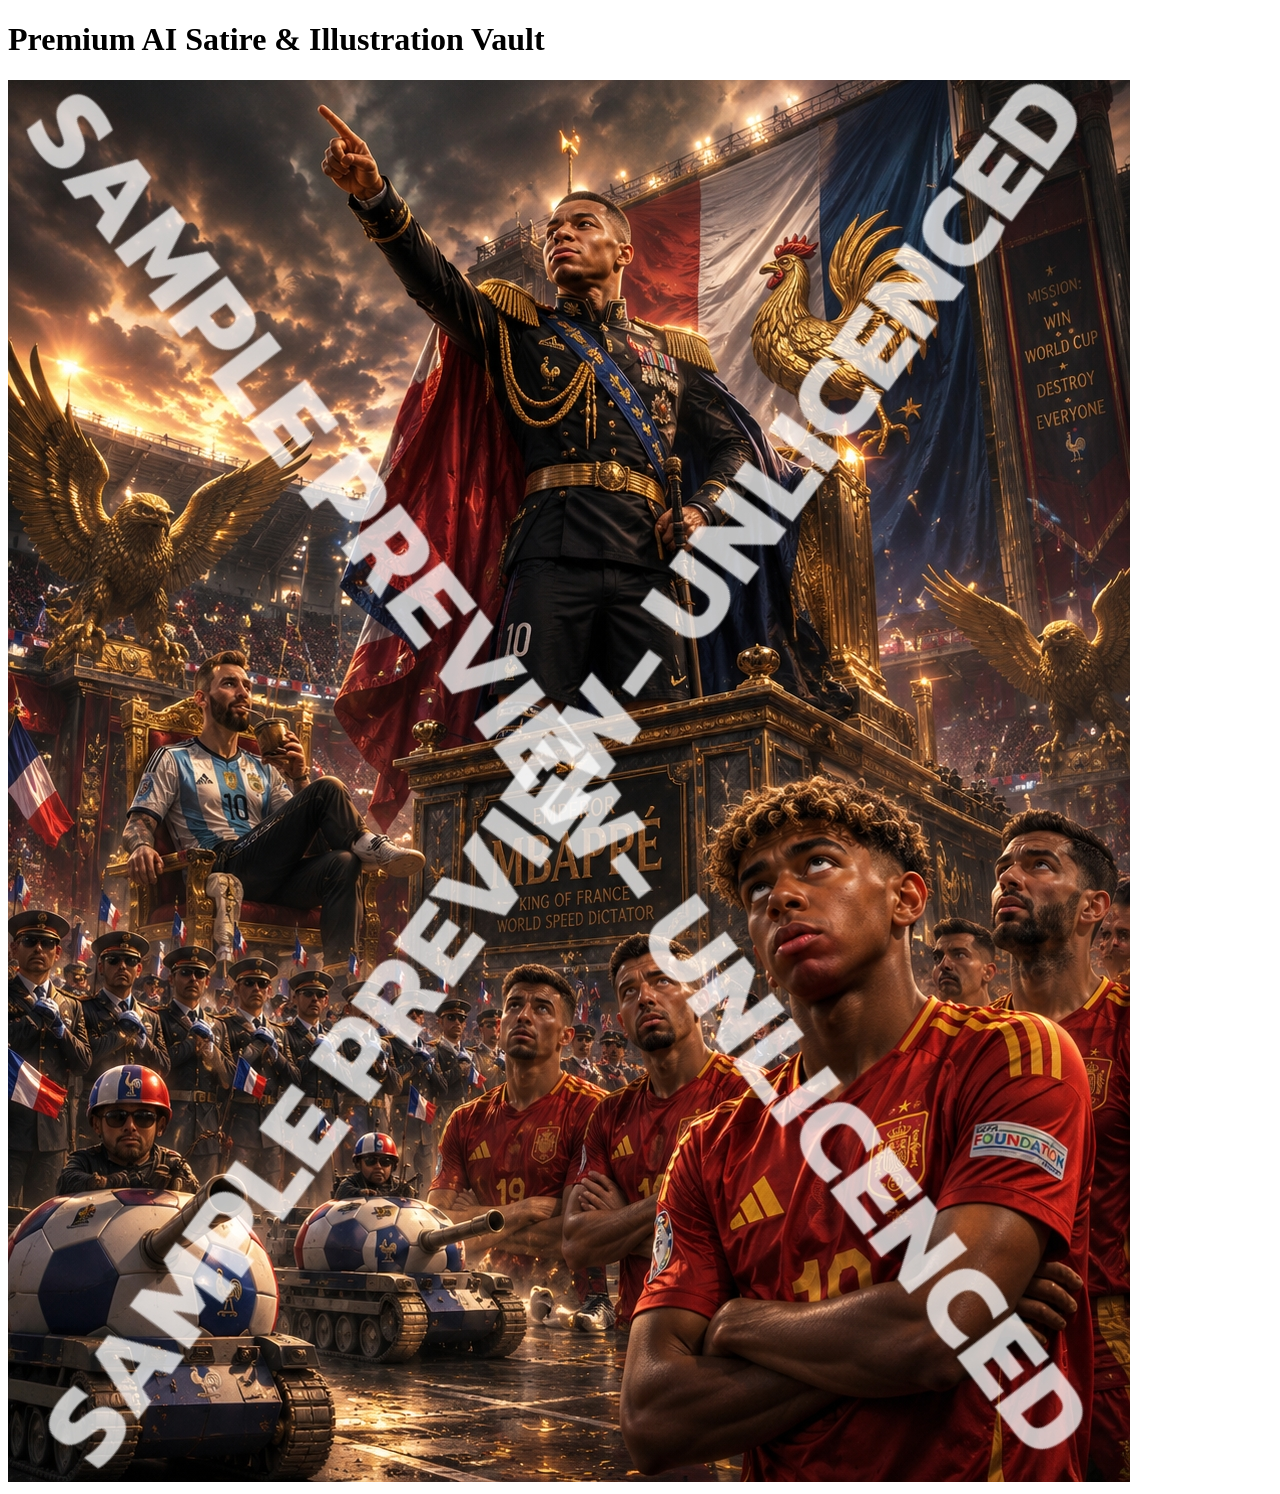
==== index.html @ c915c620 "Rename index (2).html to index.html" ====
<!DOCTYPE html>
<html lang="en">
<head>
    <meta charset="UTF-8">
    <meta name="viewport" content="width=device-width, initial-scale=1.0">
    <title>Premium AI Asset Vault</title>
    <link rel="stylesheet" href="style.css">
</head>
<body>

    <div class="content">
        <h1>Premium AI Satire & Illustration Vault</h1>
        
        <!-- The image container with an invisible protective top layer shield -->
        <div class="image-container">
            <div class="image-shield"></div>
            <img src="preview.jpg" alt="Premium Artwork Sample Preview">
        </div>
    </div>

    <!-- The Payment Box will load cleanly below the image without blurring it -->
    <div id="paywall"></div>

    <script src="script.js"></script>

</body>
</html>
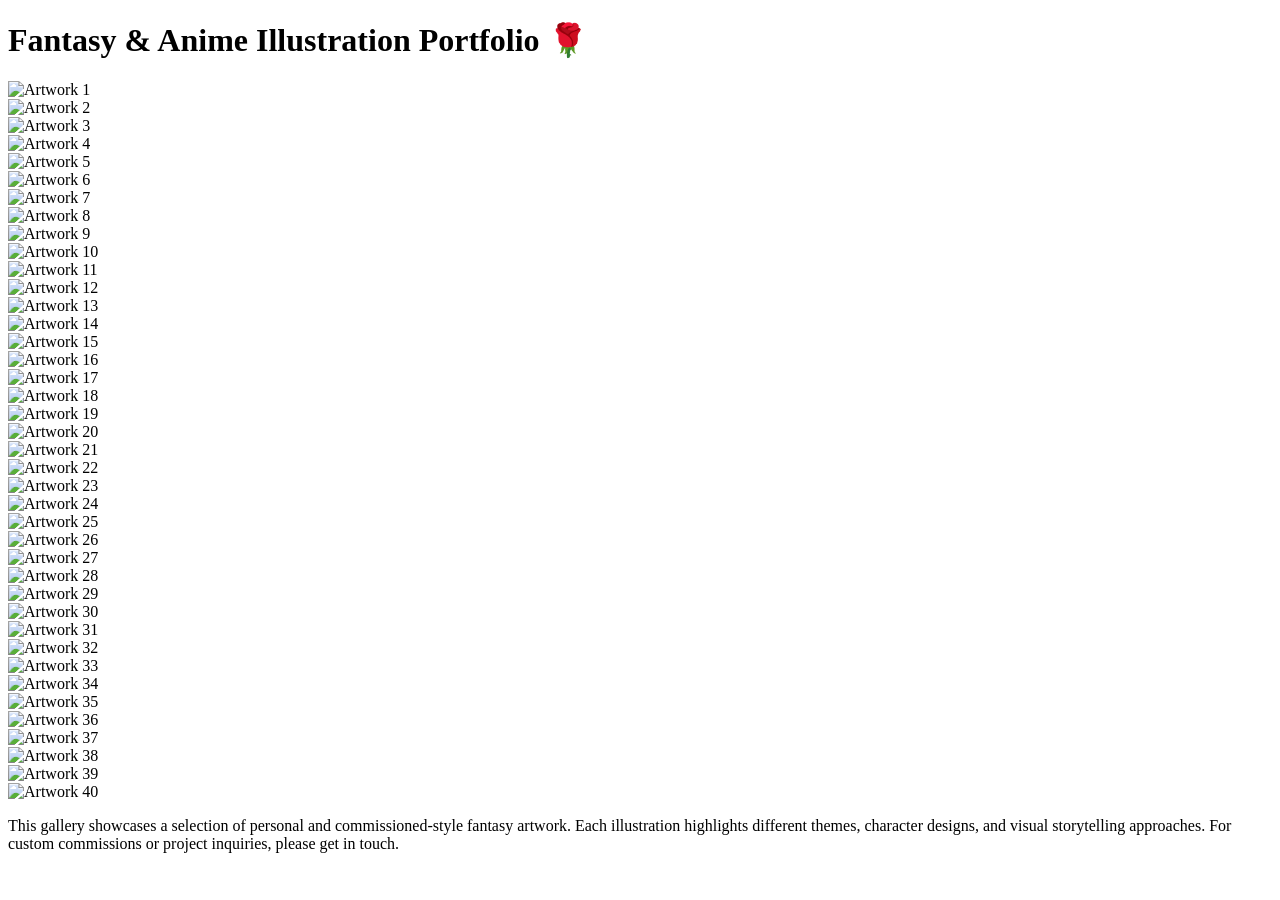
==== commit aac76771: "Rename index (3).html to index.html" ====
--- a/index.html
+++ b/index.html
@@ -6,22 +6,225 @@
     <title>Premium AI Asset Vault</title>
     <link rel="stylesheet" href="style.css">
 </head>
+
 <body>
 
-    <div class="content">
-        <h1>Premium AI Satire & Illustration Vault</h1>
-        
-        <!-- The image container with an invisible protective top layer shield -->
-        <div class="image-container">
-            <div class="image-shield"></div>
-            <img src="preview.jpg" alt="Premium Artwork Sample Preview">
-        </div>
+<div class="content">
+
+    <h1>Fantasy & Anime Illustration Portfolio 🌹</h1>
+
+    <div class="portfolio-grid">
+
+        <div class="image-container">
+            <div class="image-shield"></div>
+            <img src="images/preview1.jpg" alt="Artwork 1">
+        </div>
+
+        <div class="image-container">
+            <div class="image-shield"></div>
+            <img src="images/preview2.jpg" alt="Artwork 2">
+        </div>
+
+        <div class="image-container">
+            <div class="image-shield"></div>
+            <img src="images/preview3.jpg" alt="Artwork 3">
+        </div>
+
+        <div class="image-container">
+            <div class="image-shield"></div>
+            <img src="images/preview4.jpg" alt="Artwork 4">
+        </div>
+
+        <div class="image-container">
+            <div class="image-shield"></div>
+            <img src="images/preview5.jpg" alt="Artwork 5">
+        </div>
+
+        <div class="image-container">
+            <div class="image-shield"></div>
+            <img src="images/preview6.jpg" alt="Artwork 6">
+        </div>
+
+        <div class="image-container">
+            <div class="image-shield"></div>
+            <img src="images/preview7.jpg" alt="Artwork 7">
+        </div>
+
+        <div class="image-container">
+            <div class="image-shield"></div>
+            <img src="images/preview8.jpg" alt="Artwork 8">
+        </div>
+
+        <div class="image-container">
+            <div class="image-shield"></div>
+            <img src="images/preview9.jpg" alt="Artwork 9">
+        </div>
+
+        <div class="image-container">
+            <div class="image-shield"></div>
+            <img src="images/preview10.jpg" alt="Artwork 10">
+        </div>
+
+        <div class="image-container">
+            <div class="image-shield"></div>
+            <img src="images/preview11.jpg" alt="Artwork 11">
+        </div>
+
+        <div class="image-container">
+            <div class="image-shield"></div>
+            <img src="images/preview12.jpg" alt="Artwork 12">
+        </div>
+
+        <div class="image-container">
+            <div class="image-shield"></div>
+            <img src="images/preview13.jpg" alt="Artwork 13">
+        </div>
+
+        <div class="image-container">
+            <div class="image-shield"></div>
+            <img src="images/preview14.jpg" alt="Artwork 14">
+        </div>
+
+        <div class="image-container">
+            <div class="image-shield"></div>
+            <img src="images/preview15.jpg" alt="Artwork 15">
+        </div>
+
+        <div class="image-container">
+            <div class="image-shield"></div>
+            <img src="images/preview16.jpg" alt="Artwork 16">
+        </div>
+
+        <div class="image-container">
+            <div class="image-shield"></div>
+            <img src="images/preview17.jpg" alt="Artwork 17">
+        </div>
+
+        <div class="image-container">
+            <div class="image-shield"></div>
+            <img src="images/preview18.jpg" alt="Artwork 18">
+        </div>
+
+        <div class="image-container">
+            <div class="image-shield"></div>
+            <img src="images/preview19.jpg" alt="Artwork 19">
+        </div>
+
+        <div class="image-container">
+            <div class="image-shield"></div>
+            <img src="images/preview20.jpg" alt="Artwork 20">
+        </div>
+<div class="image-container">
+    <div class="image-shield"></div>
+    <img src="images/preview21.jpg" alt="Artwork 21">
+</div>
+
+<div class="image-container">
+    <div class="image-shield"></div>
+    <img src="images/preview22.jpg" alt="Artwork 22">
+</div>
+
+<div class="image-container">
+    <div class="image-shield"></div>
+    <img src="images/preview23.jpg" alt="Artwork 23">
+</div>
+
+<div class="image-container">
+    <div class="image-shield"></div>
+    <img src="images/preview24.jpg" alt="Artwork 24">
+</div>
+
+<div class="image-container">
+    <div class="image-shield"></div>
+    <img src="images/preview25.jpg" alt="Artwork 25">
+</div>
+
+<div class="image-container">
+    <div class="image-shield"></div>
+    <img src="images/preview26.jpg" alt="Artwork 26">
+</div>
+
+<div class="image-container">
+    <div class="image-shield"></div>
+    <img src="images/preview27.jpg" alt="Artwork 27">
+</div>
+
+<div class="image-container">
+    <div class="image-shield"></div>
+    <img src="images/preview28.jpg" alt="Artwork 28">
+</div>
+
+<div class="image-container">
+    <div class="image-shield"></div>
+    <img src="images/preview29.jpg" alt="Artwork 29">
+</div>
+
+<div class="image-container">
+    <div class="image-shield"></div>
+    <img src="images/preview30.jpg" alt="Artwork 30">
+</div>
+
+<div class="image-container">
+    <div class="image-shield"></div>
+    <img src="images/preview31.jpg" alt="Artwork 31">
+</div>
+
+<div class="image-container">
+    <div class="image-shield"></div>
+    <img src="images/preview32.jpg" alt="Artwork 32">
+</div>
+
+<div class="image-container">
+    <div class="image-shield"></div>
+    <img src="images/preview33.jpg" alt="Artwork 33">
+</div>
+
+<div class="image-container">
+    <div class="image-shield"></div>
+    <img src="images/preview34.jpg" alt="Artwork 34">
+</div>
+
+<div class="image-container">
+    <div class="image-shield"></div>
+    <img src="images/preview35.jpg" alt="Artwork 35">
+</div>
+
+<div class="image-container">
+    <div class="image-shield"></div>
+    <img src="images/preview36.jpg" alt="Artwork 36">
+</div>
+
+<div class="image-container">
+    <div class="image-shield"></div>
+    <img src="images/preview37.jpg" alt="Artwork 37">
+</div>
+
+<div class="image-container">
+    <div class="image-shield"></div>
+    <img src="images/preview38.jpg" alt="Artwork 38">
+</div>
+
+<div class="image-container">
+    <div class="image-shield"></div>
+    <img src="images/preview39.jpg" alt="Artwork 39">
+</div>
+
+<div class="image-container">
+    <div class="image-shield"></div>
+    <img src="images/preview40.jpg" alt="Artwork 40">
+</div>
     </div>
-
-    <!-- The Payment Box will load cleanly below the image without blurring it -->
-    <div id="paywall"></div>
-
-    <script src="script.js"></script>
+<p>
+This gallery showcases a selection of personal and commissioned-style fantasy artwork.
+Each illustration highlights different themes, character designs, and visual storytelling approaches.
+For custom commissions or project inquiries, please get in touch.
+</p>
+    
+</div>
+
+<div id="paywall"></div>
+
+<script src="script.js"></script>
 
 </body>
 </html>
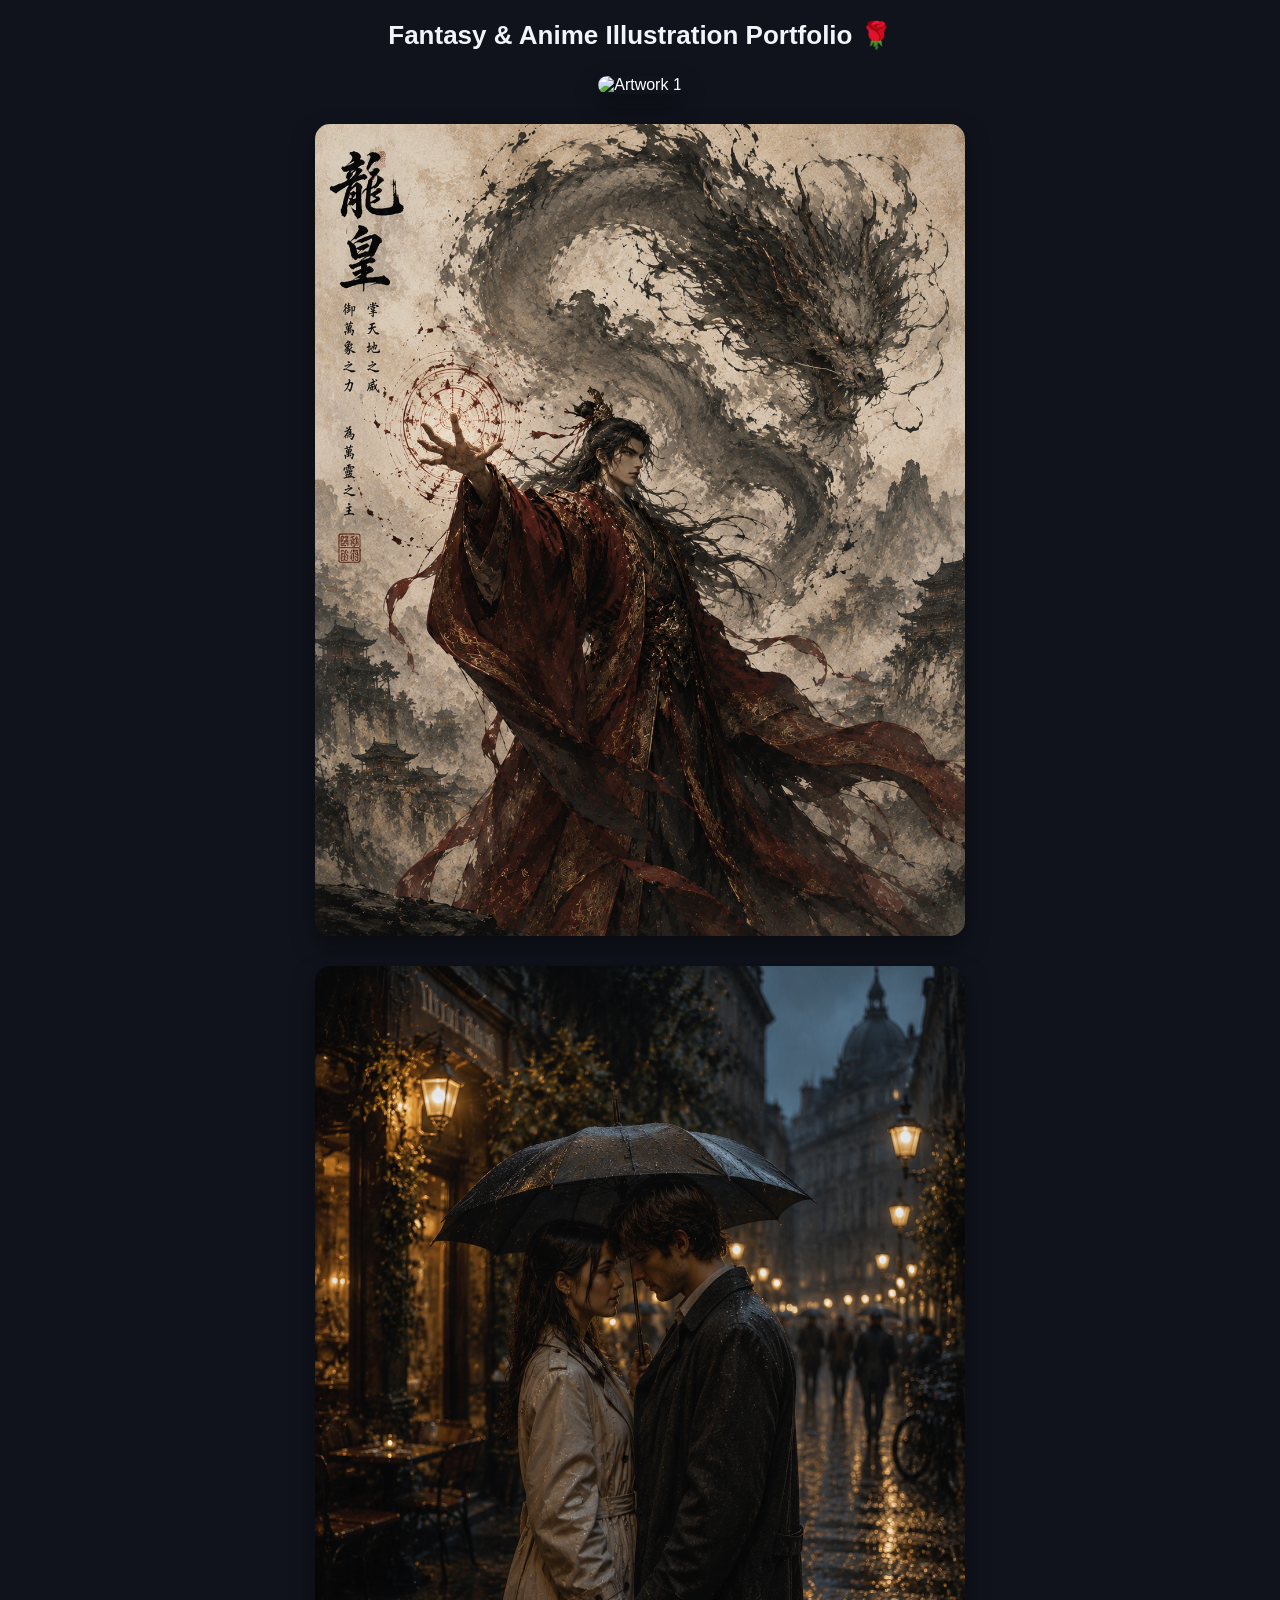
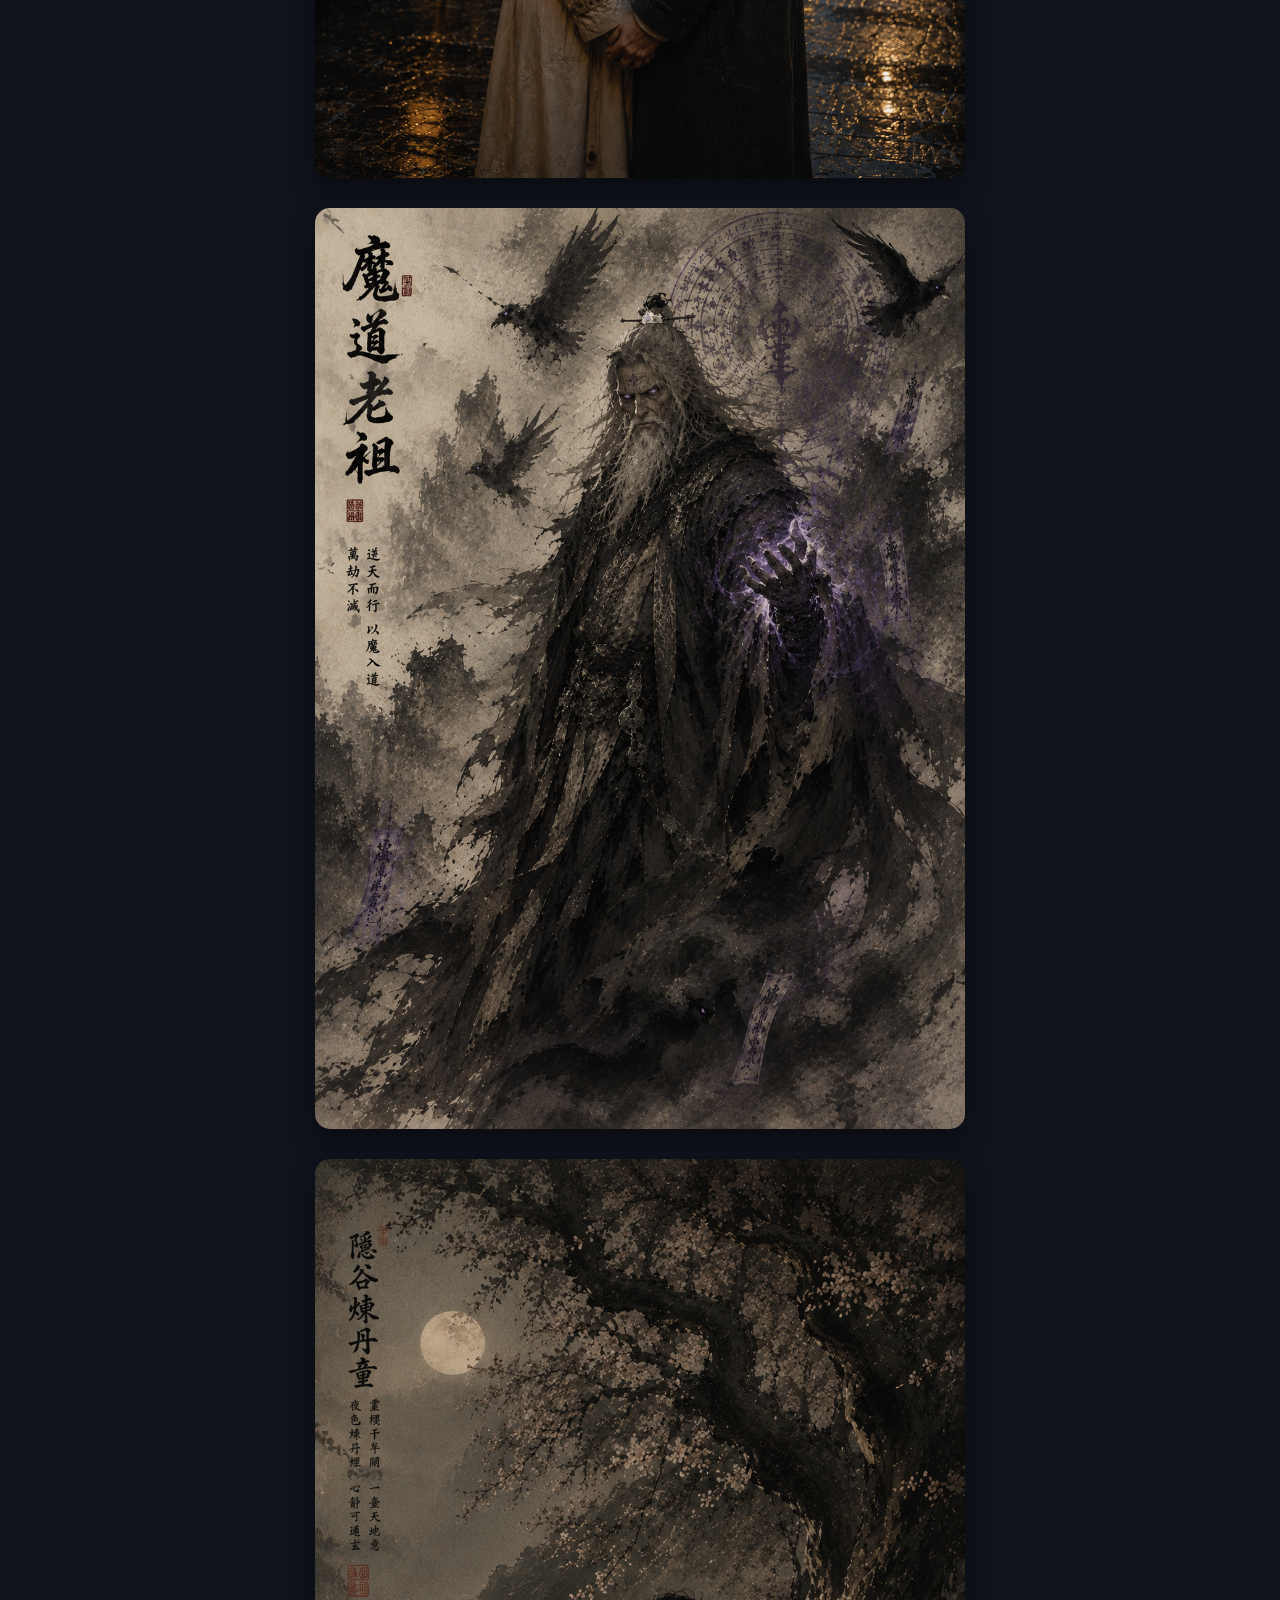
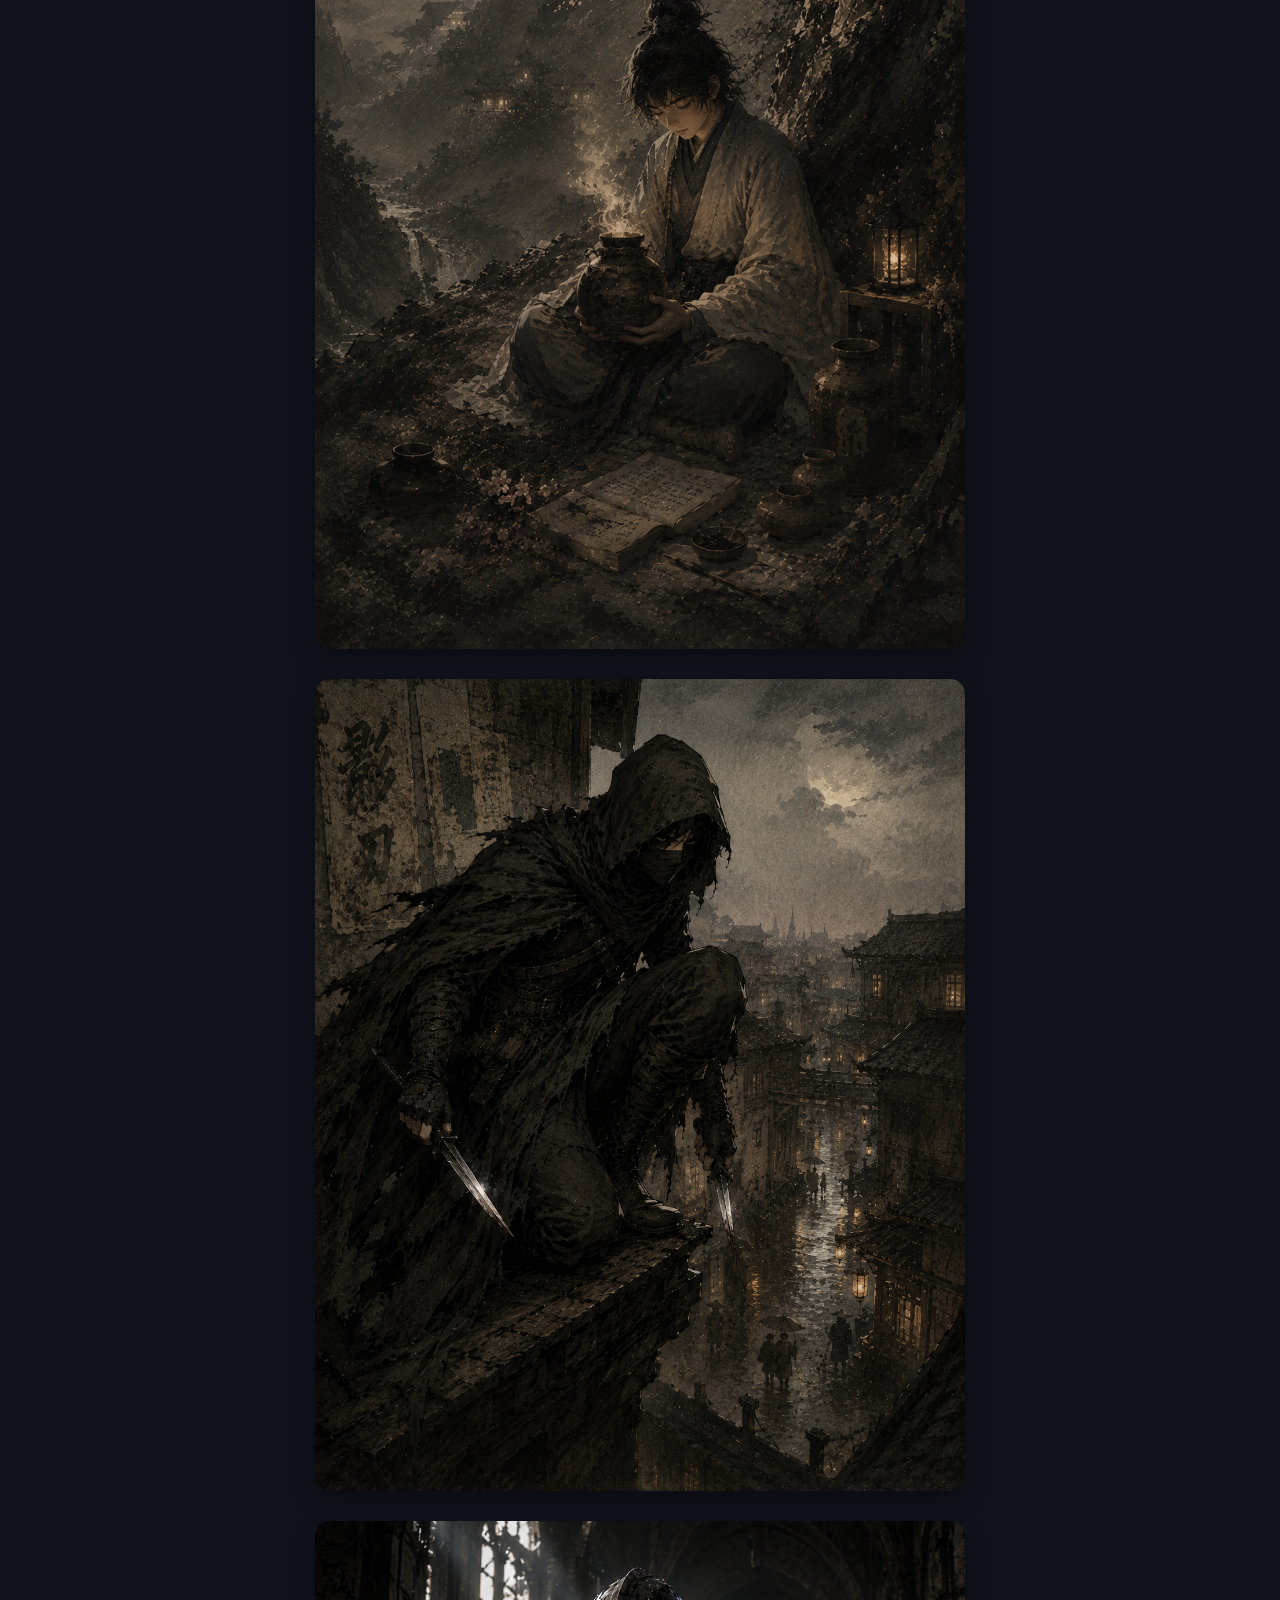
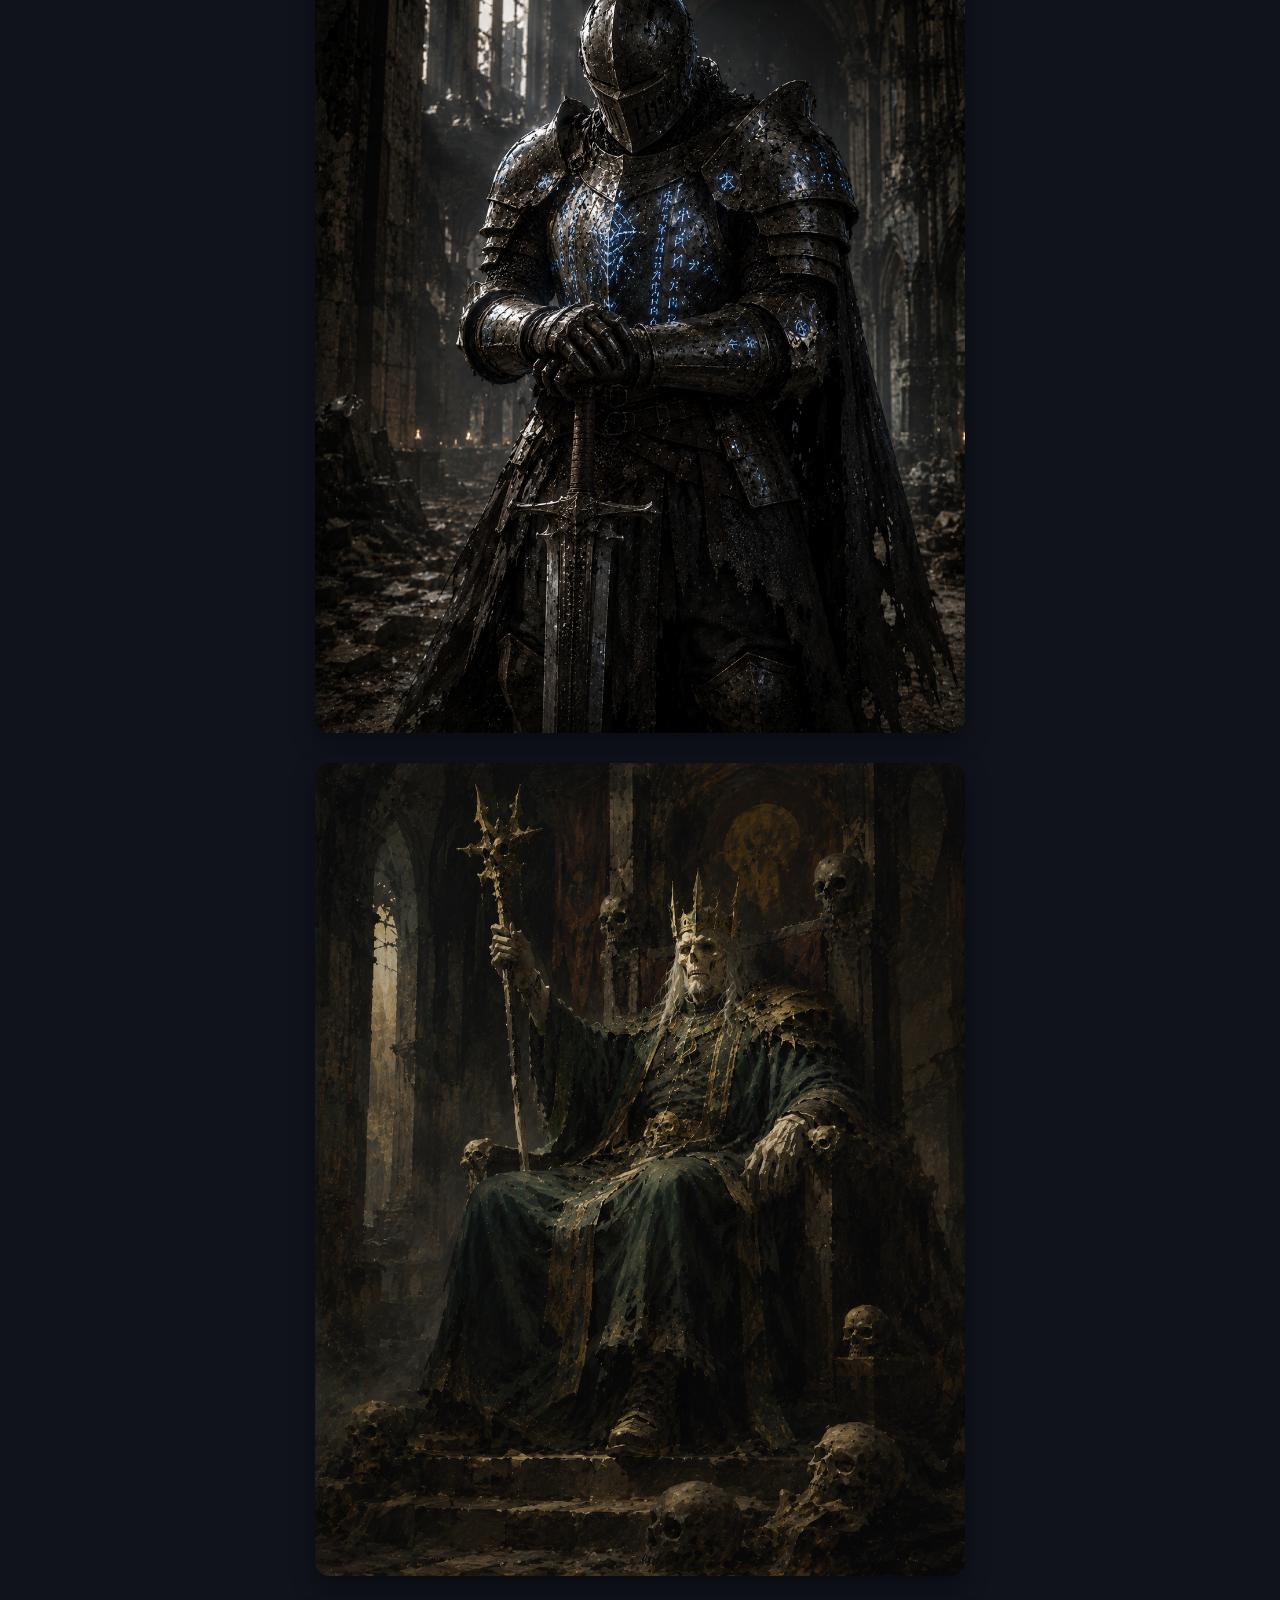
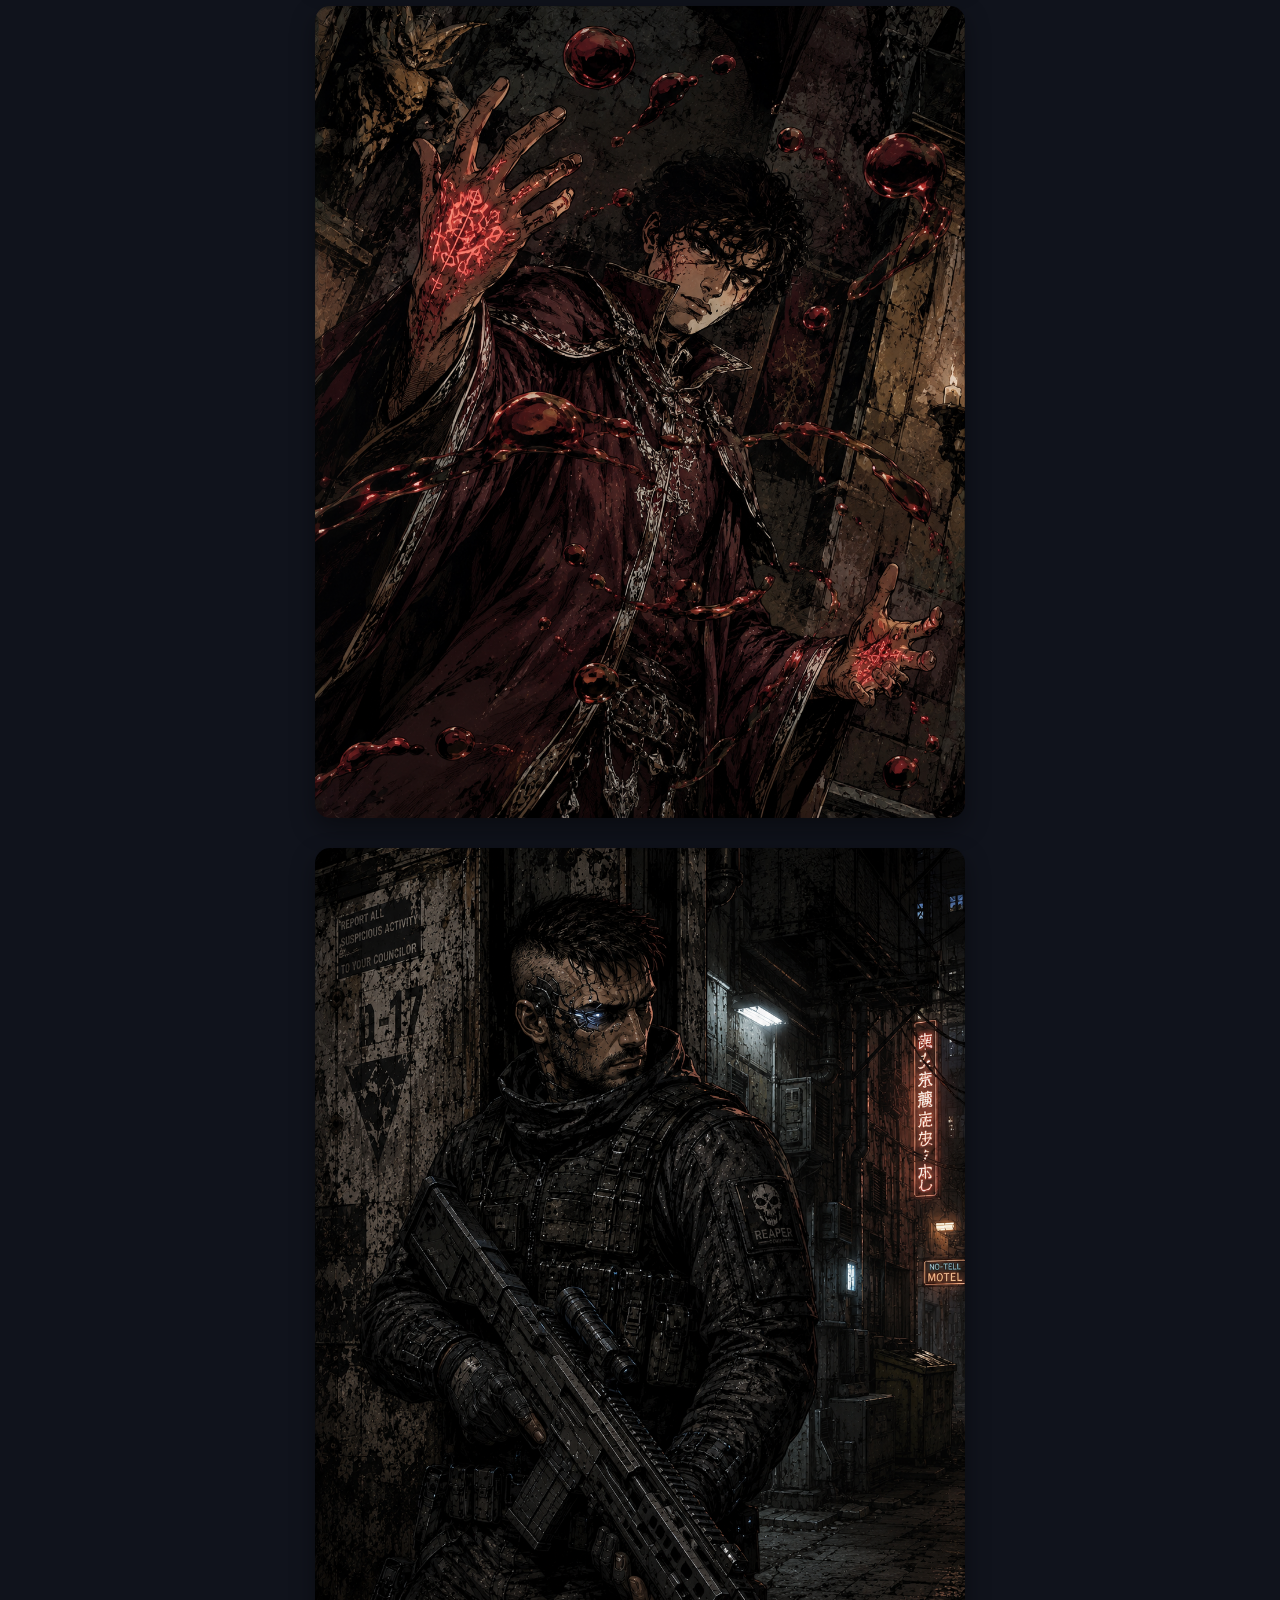
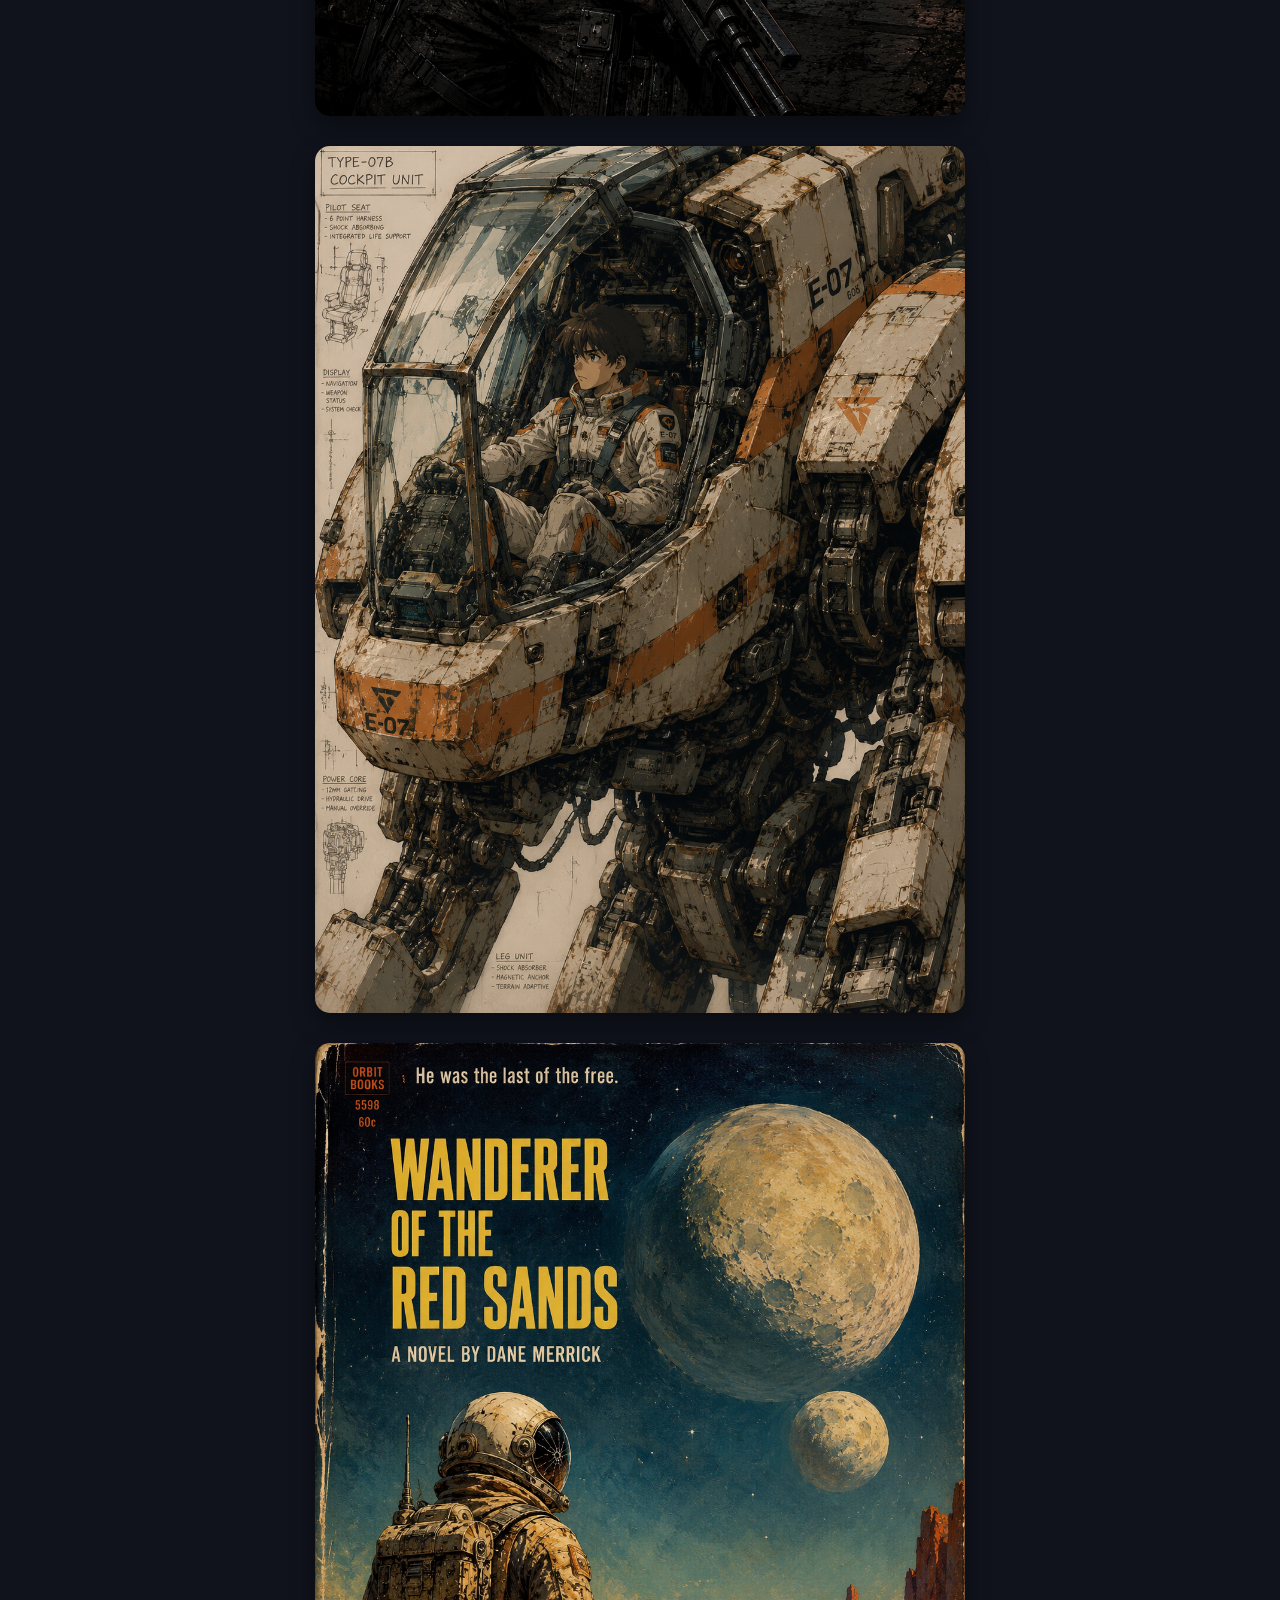
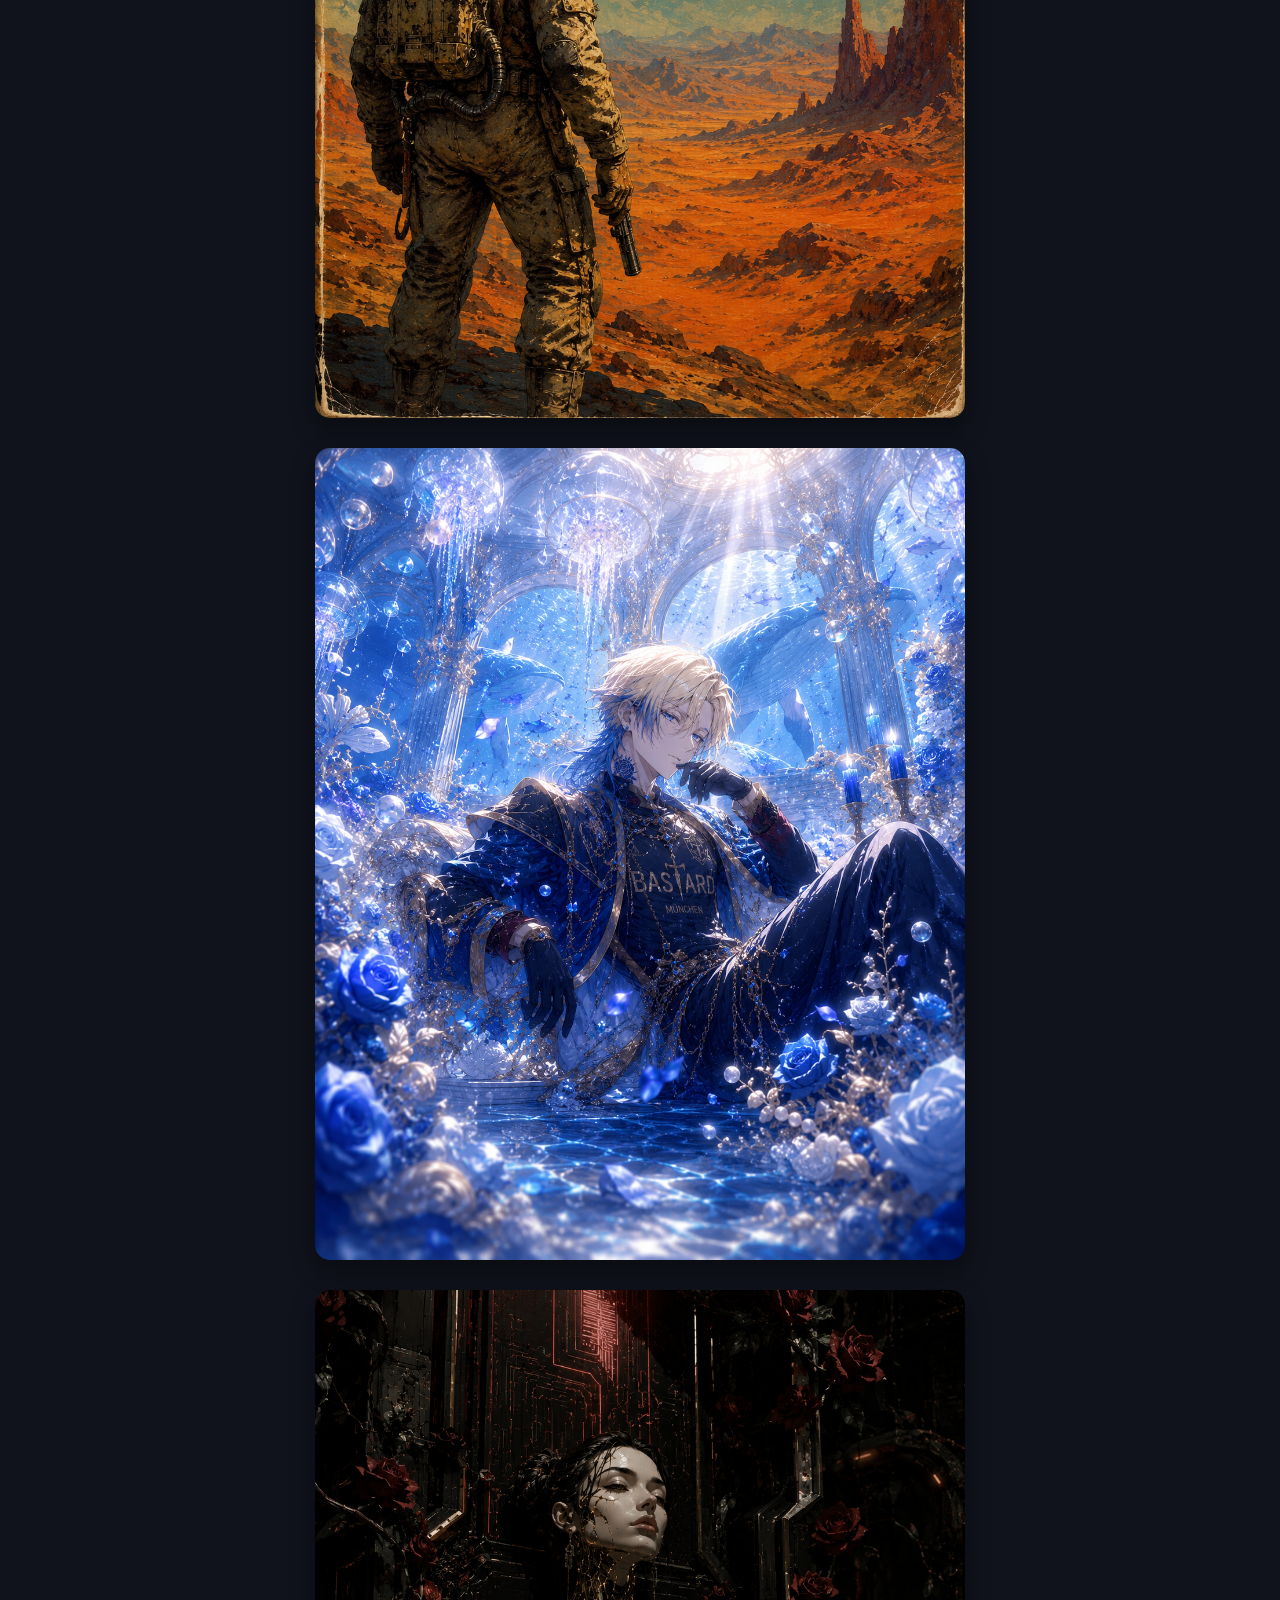
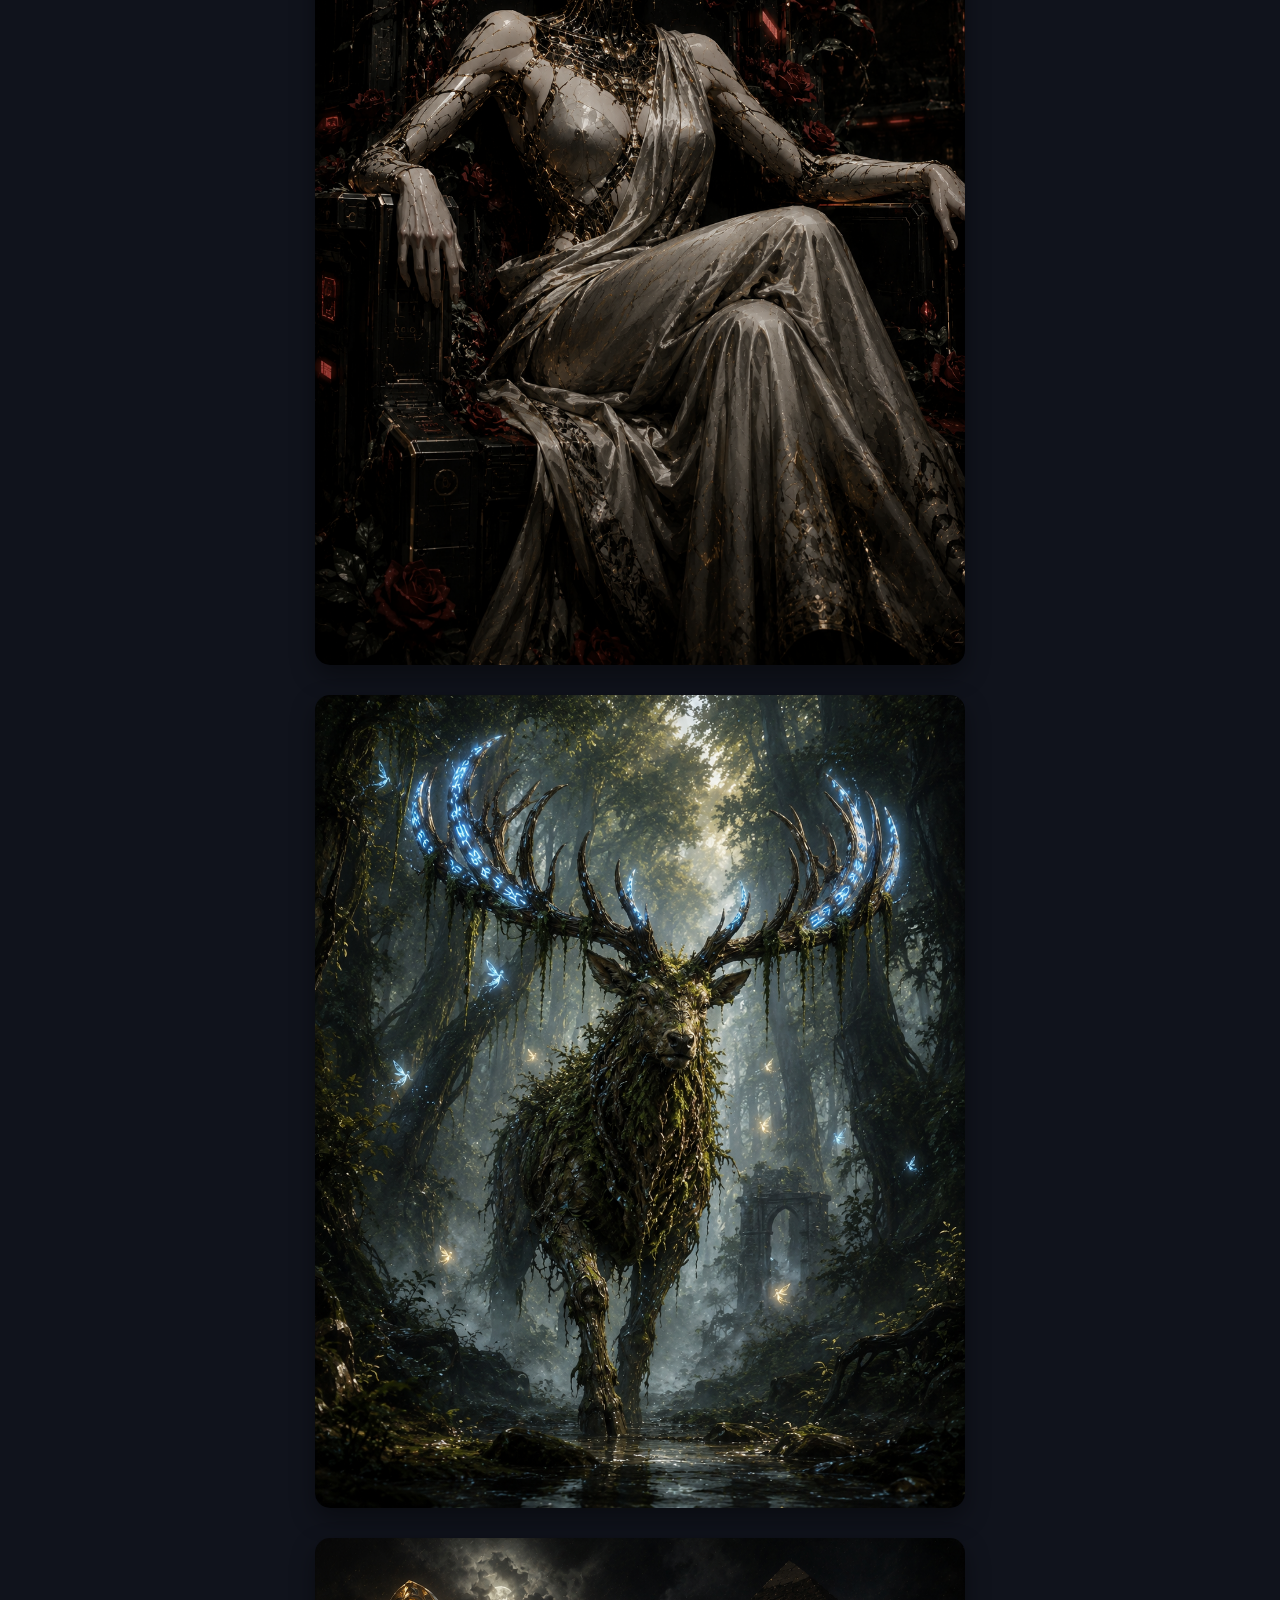
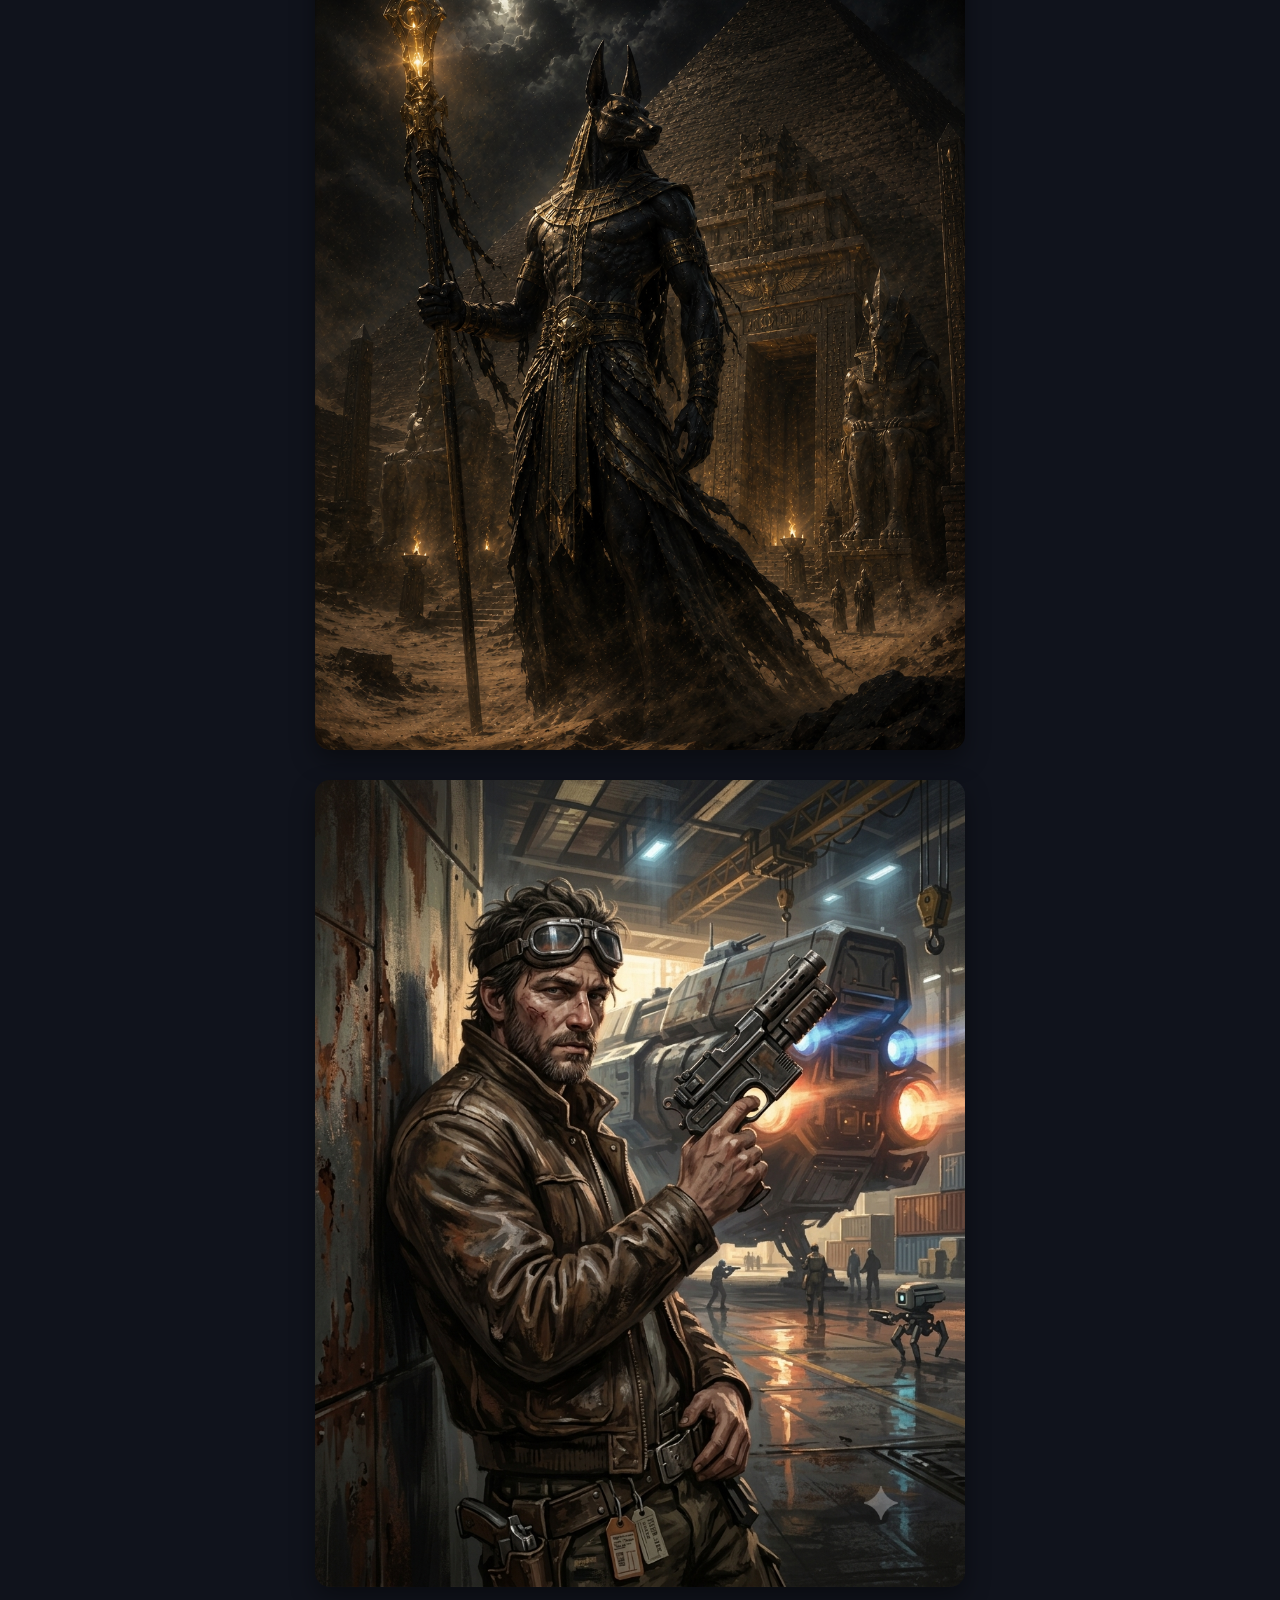
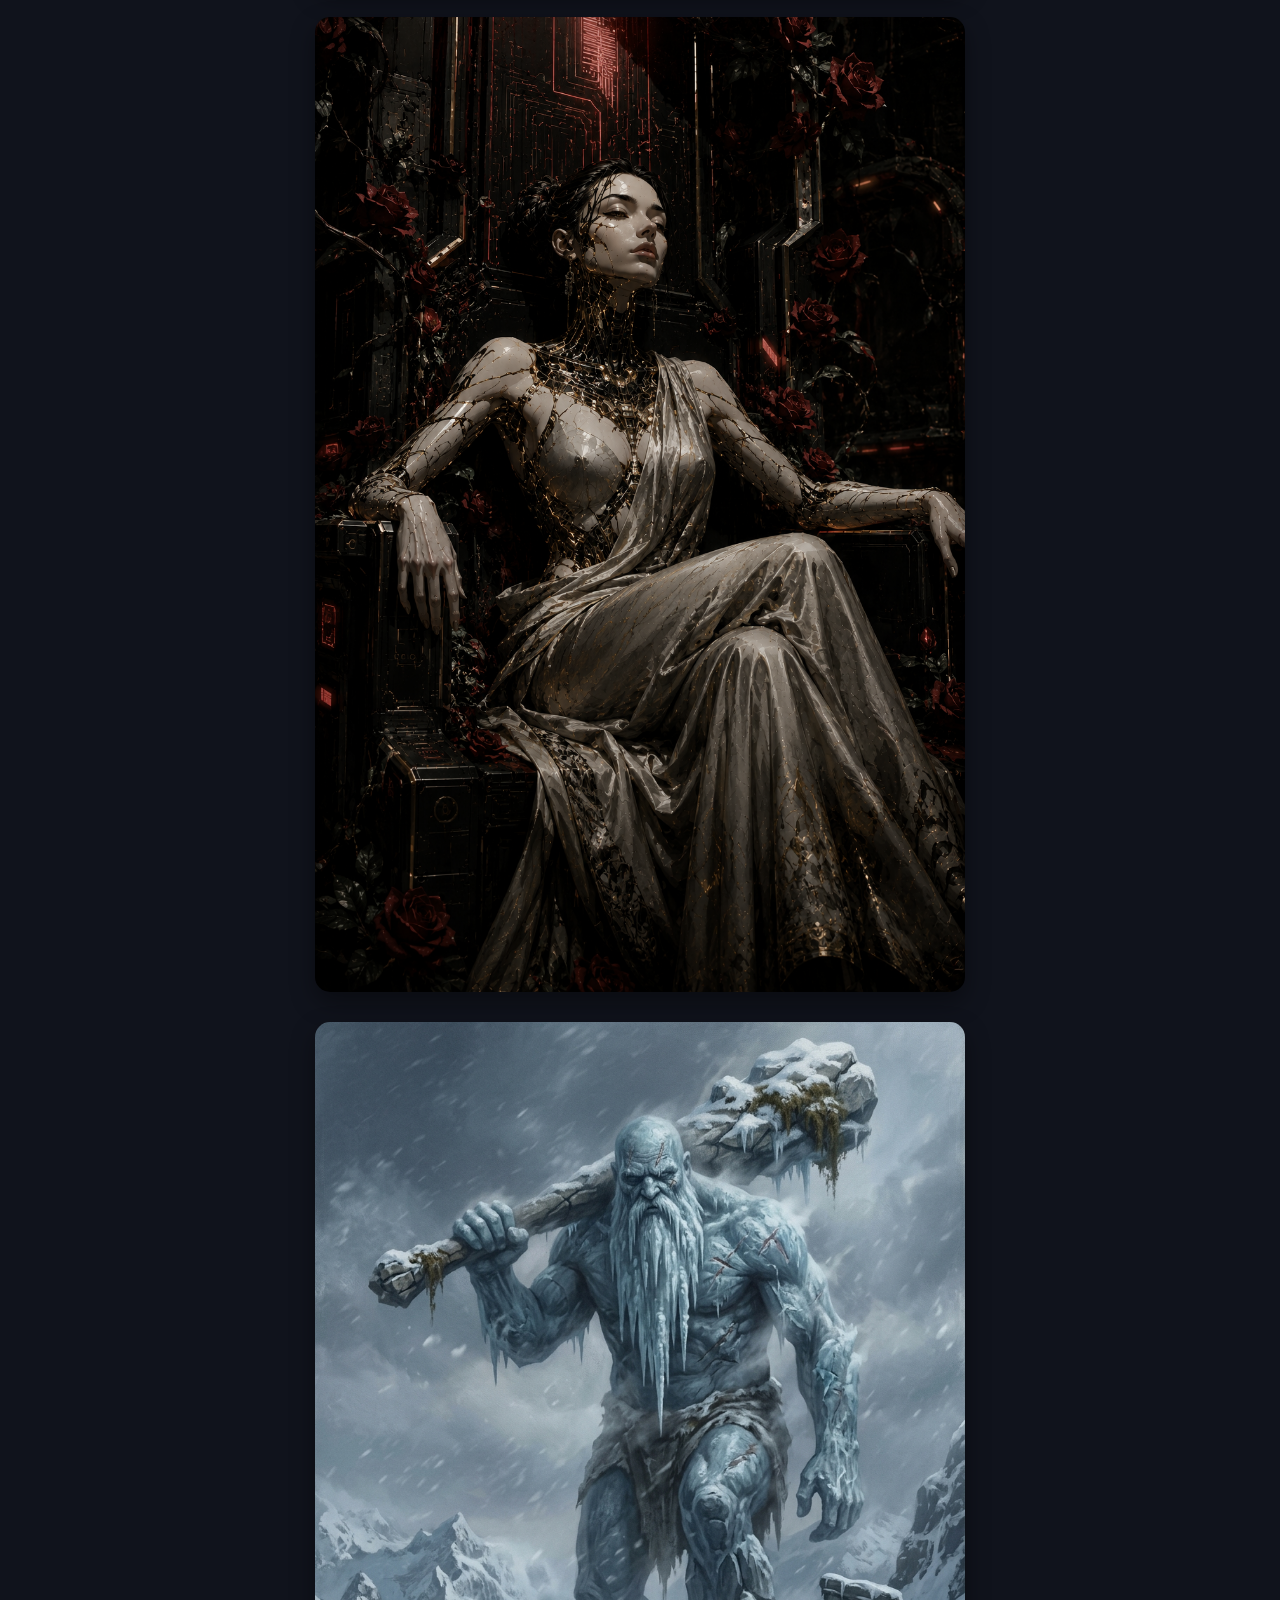
==== commit 333c061c: "Refactor image source paths in gallery Updated image source paths to remove 'images/' prefix for all" ====
--- a/index.html
+++ b/index.html
@@ -17,201 +17,201 @@
 
         <div class="image-container">
             <div class="image-shield"></div>
-            <img src="images/preview1.jpg" alt="Artwork 1">
-        </div>
-
-        <div class="image-container">
-            <div class="image-shield"></div>
-            <img src="images/preview2.jpg" alt="Artwork 2">
-        </div>
-
-        <div class="image-container">
-            <div class="image-shield"></div>
-            <img src="images/preview3.jpg" alt="Artwork 3">
-        </div>
-
-        <div class="image-container">
-            <div class="image-shield"></div>
-            <img src="images/preview4.jpg" alt="Artwork 4">
-        </div>
-
-        <div class="image-container">
-            <div class="image-shield"></div>
-            <img src="images/preview5.jpg" alt="Artwork 5">
-        </div>
-
-        <div class="image-container">
-            <div class="image-shield"></div>
-            <img src="images/preview6.jpg" alt="Artwork 6">
-        </div>
-
-        <div class="image-container">
-            <div class="image-shield"></div>
-            <img src="images/preview7.jpg" alt="Artwork 7">
-        </div>
-
-        <div class="image-container">
-            <div class="image-shield"></div>
-            <img src="images/preview8.jpg" alt="Artwork 8">
-        </div>
-
-        <div class="image-container">
-            <div class="image-shield"></div>
-            <img src="images/preview9.jpg" alt="Artwork 9">
-        </div>
-
-        <div class="image-container">
-            <div class="image-shield"></div>
-            <img src="images/preview10.jpg" alt="Artwork 10">
-        </div>
-
-        <div class="image-container">
-            <div class="image-shield"></div>
-            <img src="images/preview11.jpg" alt="Artwork 11">
-        </div>
-
-        <div class="image-container">
-            <div class="image-shield"></div>
-            <img src="images/preview12.jpg" alt="Artwork 12">
-        </div>
-
-        <div class="image-container">
-            <div class="image-shield"></div>
-            <img src="images/preview13.jpg" alt="Artwork 13">
-        </div>
-
-        <div class="image-container">
-            <div class="image-shield"></div>
-            <img src="images/preview14.jpg" alt="Artwork 14">
-        </div>
-
-        <div class="image-container">
-            <div class="image-shield"></div>
-            <img src="images/preview15.jpg" alt="Artwork 15">
-        </div>
-
-        <div class="image-container">
-            <div class="image-shield"></div>
-            <img src="images/preview16.jpg" alt="Artwork 16">
-        </div>
-
-        <div class="image-container">
-            <div class="image-shield"></div>
-            <img src="images/preview17.jpg" alt="Artwork 17">
-        </div>
-
-        <div class="image-container">
-            <div class="image-shield"></div>
-            <img src="images/preview18.jpg" alt="Artwork 18">
-        </div>
-
-        <div class="image-container">
-            <div class="image-shield"></div>
-            <img src="images/preview19.jpg" alt="Artwork 19">
-        </div>
-
-        <div class="image-container">
-            <div class="image-shield"></div>
-            <img src="images/preview20.jpg" alt="Artwork 20">
-        </div>
-<div class="image-container">
-    <div class="image-shield"></div>
-    <img src="images/preview21.jpg" alt="Artwork 21">
-</div>
-
-<div class="image-container">
-    <div class="image-shield"></div>
-    <img src="images/preview22.jpg" alt="Artwork 22">
-</div>
-
-<div class="image-container">
-    <div class="image-shield"></div>
-    <img src="images/preview23.jpg" alt="Artwork 23">
-</div>
-
-<div class="image-container">
-    <div class="image-shield"></div>
-    <img src="images/preview24.jpg" alt="Artwork 24">
-</div>
-
-<div class="image-container">
-    <div class="image-shield"></div>
-    <img src="images/preview25.jpg" alt="Artwork 25">
-</div>
-
-<div class="image-container">
-    <div class="image-shield"></div>
-    <img src="images/preview26.jpg" alt="Artwork 26">
-</div>
-
-<div class="image-container">
-    <div class="image-shield"></div>
-    <img src="images/preview27.jpg" alt="Artwork 27">
-</div>
-
-<div class="image-container">
-    <div class="image-shield"></div>
-    <img src="images/preview28.jpg" alt="Artwork 28">
-</div>
-
-<div class="image-container">
-    <div class="image-shield"></div>
-    <img src="images/preview29.jpg" alt="Artwork 29">
-</div>
-
-<div class="image-container">
-    <div class="image-shield"></div>
-    <img src="images/preview30.jpg" alt="Artwork 30">
-</div>
-
-<div class="image-container">
-    <div class="image-shield"></div>
-    <img src="images/preview31.jpg" alt="Artwork 31">
-</div>
-
-<div class="image-container">
-    <div class="image-shield"></div>
-    <img src="images/preview32.jpg" alt="Artwork 32">
-</div>
-
-<div class="image-container">
-    <div class="image-shield"></div>
-    <img src="images/preview33.jpg" alt="Artwork 33">
-</div>
-
-<div class="image-container">
-    <div class="image-shield"></div>
-    <img src="images/preview34.jpg" alt="Artwork 34">
-</div>
-
-<div class="image-container">
-    <div class="image-shield"></div>
-    <img src="images/preview35.jpg" alt="Artwork 35">
-</div>
-
-<div class="image-container">
-    <div class="image-shield"></div>
-    <img src="images/preview36.jpg" alt="Artwork 36">
-</div>
-
-<div class="image-container">
-    <div class="image-shield"></div>
-    <img src="images/preview37.jpg" alt="Artwork 37">
-</div>
-
-<div class="image-container">
-    <div class="image-shield"></div>
-    <img src="images/preview38.jpg" alt="Artwork 38">
-</div>
-
-<div class="image-container">
-    <div class="image-shield"></div>
-    <img src="images/preview39.jpg" alt="Artwork 39">
-</div>
-
-<div class="image-container">
-    <div class="image-shield"></div>
-    <img src="images/preview40.jpg" alt="Artwork 40">
+            <img src="preview1.jpg" alt="Artwork 1">
+        </div>
+
+        <div class="image-container">
+            <div class="image-shield"></div>
+            <img src="preview2.jpg" alt="Artwork 2">
+        </div>
+
+        <div class="image-container">
+            <div class="image-shield"></div>
+            <img src="preview3.jpg" alt="Artwork 3">
+        </div>
+
+        <div class="image-container">
+            <div class="image-shield"></div>
+            <img src="preview4.jpg" alt="Artwork 4">
+        </div>
+
+        <div class="image-container">
+            <div class="image-shield"></div>
+            <img src="preview5.jpg" alt="Artwork 5">
+        </div>
+
+        <div class="image-container">
+            <div class="image-shield"></div>
+            <img src="preview6.jpg" alt="Artwork 6">
+        </div>
+
+        <div class="image-container">
+            <div class="image-shield"></div>
+            <img src="preview7.jpg" alt="Artwork 7">
+        </div>
+
+        <div class="image-container">
+            <div class="image-shield"></div>
+            <img src="preview8.jpg" alt="Artwork 8">
+        </div>
+
+        <div class="image-container">
+            <div class="image-shield"></div>
+            <img src="preview9.jpg" alt="Artwork 9">
+        </div>
+
+        <div class="image-container">
+            <div class="image-shield"></div>
+            <img src="preview10.jpg" alt="Artwork 10">
+        </div>
+
+        <div class="image-container">
+            <div class="image-shield"></div>
+            <img src="preview11.jpg" alt="Artwork 11">
+        </div>
+
+        <div class="image-container">
+            <div class="image-shield"></div>
+            <img src="preview12.jpg" alt="Artwork 12">
+        </div>
+
+        <div class="image-container">
+            <div class="image-shield"></div>
+            <img src="preview13.jpg" alt="Artwork 13">
+        </div>
+
+        <div class="image-container">
+            <div class="image-shield"></div>
+            <img src="preview14.jpg" alt="Artwork 14">
+        </div>
+
+        <div class="image-container">
+            <div class="image-shield"></div>
+            <img src="preview15.jpg" alt="Artwork 15">
+        </div>
+
+        <div class="image-container">
+            <div class="image-shield"></div>
+            <img src="preview16.jpg" alt="Artwork 16">
+        </div>
+
+        <div class="image-container">
+            <div class="image-shield"></div>
+            <img src="preview17.jpg" alt="Artwork 17">
+        </div>
+
+        <div class="image-container">
+            <div class="image-shield"></div>
+            <img src="preview18.jpg" alt="Artwork 18">
+        </div>
+
+        <div class="image-container">
+            <div class="image-shield"></div>
+            <img src="preview19.jpg" alt="Artwork 19">
+        </div>
+
+        <div class="image-container">
+            <div class="image-shield"></div>
+            <img src="preview20.jpg" alt="Artwork 20">
+        </div>
+<div class="image-container">
+    <div class="image-shield"></div>
+    <img src="preview21.jpg" alt="Artwork 21">
+</div>
+
+<div class="image-container">
+    <div class="image-shield"></div>
+    <img src="preview22.jpg" alt="Artwork 22">
+</div>
+
+<div class="image-container">
+    <div class="image-shield"></div>
+    <img src="preview23.jpg" alt="Artwork 23">
+</div>
+
+<div class="image-container">
+    <div class="image-shield"></div>
+    <img src="preview24.jpg" alt="Artwork 24">
+</div>
+
+<div class="image-container">
+    <div class="image-shield"></div>
+    <img src="preview25.jpg" alt="Artwork 25">
+</div>
+
+<div class="image-container">
+    <div class="image-shield"></div>
+    <img src="preview26.jpg" alt="Artwork 26">
+</div>
+
+<div class="image-container">
+    <div class="image-shield"></div>
+    <img src="preview27.jpg" alt="Artwork 27">
+</div>
+
+<div class="image-container">
+    <div class="image-shield"></div>
+    <img src="preview28.jpg" alt="Artwork 28">
+</div>
+
+<div class="image-container">
+    <div class="image-shield"></div>
+    <img src="preview29.jpg" alt="Artwork 29">
+</div>
+
+<div class="image-container">
+    <div class="image-shield"></div>
+    <img src="preview30.jpg" alt="Artwork 30">
+</div>
+
+<div class="image-container">
+    <div class="image-shield"></div>
+    <img src="preview31.jpg" alt="Artwork 31">
+</div>
+
+<div class="image-container">
+    <div class="image-shield"></div>
+    <img src="preview32.jpg" alt="Artwork 32">
+</div>
+
+<div class="image-container">
+    <div class="image-shield"></div>
+    <img src="preview33.jpg" alt="Artwork 33">
+</div>
+
+<div class="image-container">
+    <div class="image-shield"></div>
+    <img src="preview34.jpg" alt="Artwork 34">
+</div>
+
+<div class="image-container">
+    <div class="image-shield"></div>
+    <img src="preview35.jpg" alt="Artwork 35">
+</div>
+
+<div class="image-container">
+    <div class="image-shield"></div>
+    <img src="preview36.jpg" alt="Artwork 36">
+</div>
+
+<div class="image-container">
+    <div class="image-shield"></div>
+    <img src="preview37.jpg" alt="Artwork 37">
+</div>
+
+<div class="image-container">
+    <div class="image-shield"></div>
+    <img src="preview38.jpg" alt="Artwork 38">
+</div>
+
+<div class="image-container">
+    <div class="image-shield"></div>
+    <img src="preview39.jpg" alt="Artwork 39">
+</div>
+
+<div class="image-container">
+    <div class="image-shield"></div>
+    <img src="preview40.jpg" alt="Artwork 40">
 </div>
     </div>
 <p>
--- a/style.css
+++ b/style.css
@@ -0,0 +1,160 @@
+* {
+    margin: 0;
+    padding: 0;
+    box-sizing: border-box;
+    font-family: Arial, Helvetica, sans-serif;
+    -webkit-user-select: none;
+    user-select: none;
+}
+
+body {
+    background: #10131c;
+    color: white;
+    text-align: center;
+    padding: 20px;
+}
+
+.content {
+    max-width: 1200px;
+    margin: 0 auto 30px auto;
+}
+
+h1 {
+    font-size: 26px;
+    margin-bottom: 25px;
+    color: #f1f5f9;
+}
+
+/* Highly Interactive, Single-Column Scrolling Layout */
+.portfolio-grid {
+    display: flex;
+    flex-direction: column;
+    gap: 30px;
+    align-items: center;
+    margin: 25px auto;
+}
+
+.image-container {
+    position: relative;
+    display: inline-block;
+    max-width: 95%;
+    box-shadow: 0 10px 25px rgba(0,0,0,0.4);
+    border-radius: 15px;
+    overflow: hidden;
+}
+
+img {
+    width: 100%;
+    max-width: 650px;
+    display: block;
+    pointer-events: none; 
+}
+
+.image-shield {
+    position: absolute;
+    inset: 0;
+    z-index: 10;
+    background: transparent;
+}
+
+.paywall-section {
+    display: flex;
+    justify-content: center;
+    align-items: center;
+    margin-top: 30px;
+    padding-bottom: 40px;
+}
+
+.card {
+    width: 100%;
+    max-width: 460px;
+    background: white;
+    color: #222;
+    padding: 35px;
+    border-radius: 18px;
+    text-align: center;
+    box-shadow: 0 15px 40px rgba(0,0,0,0.6);
+}
+
+.card h2 {
+    margin-bottom: 12px;
+    font-size: 22px;
+}
+
+.card p {
+    margin-bottom: 20px;
+    line-height: 1.5;
+    color: #444;
+    font-size: 14px;
+}
+.promo-card{
+
+max-width:700px;
+
+margin:50px auto;
+
+padding:35px;
+
+background:white;
+
+border-radius:20px;
+
+color:#222;
+
+box-shadow:0 15px 35px rgba(0,0,0,.45);
+
+text-align:center;
+
+}
+
+.promo-card h2{
+
+font-size:30px;
+
+margin-bottom:15px;
+
+color:#0f172a;
+
+}
+
+.promo-card p{
+
+line-height:1.7;
+
+font-size:15px;
+
+margin-bottom:18px;
+
+}
+
+.service-list{
+
+display:grid;
+
+grid-template-columns:1fr 1fr;
+
+gap:15px;
+
+margin:25px 0;
+
+}
+
+.service-list div{
+
+background:#f3f4f6;
+
+padding:14px;
+
+border-radius:12px;
+
+font-weight:bold;
+
+}
+
+.promo-note{
+
+font-size:14px;
+
+color:#555;
+
+}
